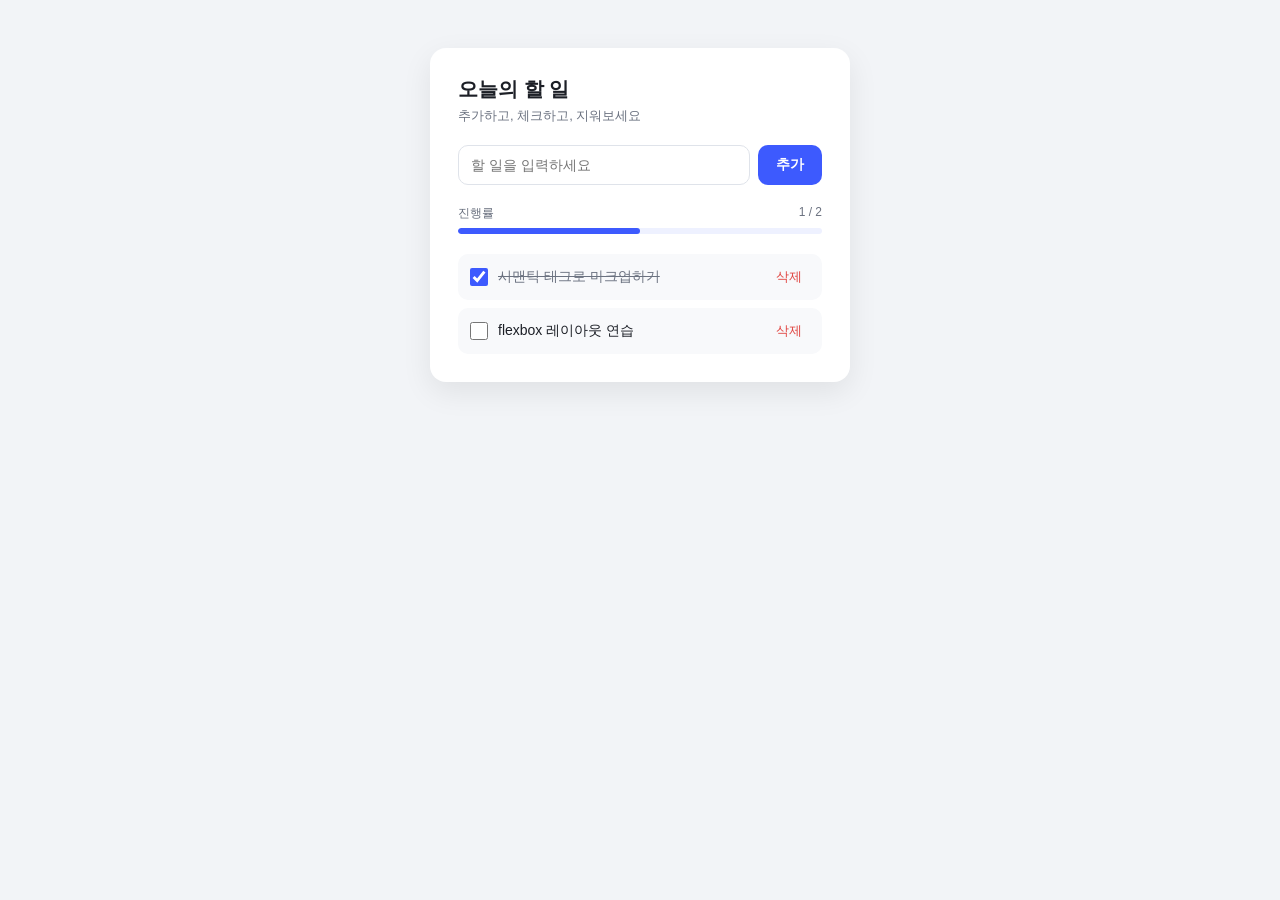
==== choikiha.html @ 45d29a92 "할일 목록 처음 올림" ====
<!DOCTYPE html>
<html lang="ko">
<head>
<meta charset="UTF-8">
<meta name="viewport" content="width=device-width, initial-scale=1.0">
<title>실습 3 - 할 일 목록</title>
<style>
  :root {
    --color-bg: #f2f4f7;
    --color-primary: #3d5afe;
    --color-primary-dark: #2c40c7;
    --color-text: #1c1f26;
    --color-muted: #6b7280;
    --color-card-bg: #ffffff;
    --color-danger: #e0433f;
    --color-danger-bg: #fdf2f2;
    --radius: 16px;
    --shadow: 0 10px 30px rgba(0, 0, 0, 0.08);
  }
  * { box-sizing: border-box; margin: 0; padding: 0; }
  body {
    font-family: "Pretendard", "Apple SD Gothic Neo", "Malgun Gothic", sans-serif;
    background: var(--color-bg);
    color: var(--color-text);
    min-height: 100vh;
    display: flex;
    justify-content: center;
    align-items: flex-start;
    padding: 48px 24px;
  }
  .card {
    background: var(--color-card-bg);
    width: 100%;
    max-width: 420px;
    border-radius: var(--radius);
    box-shadow: var(--shadow);
    padding: 28px;
  }
  .card__title {
    font-size: 20px;
    font-weight: 700;
    margin-bottom: 4px;
  }
  .card__subtitle {
    font-size: 13px;
    color: var(--color-muted);
    margin-bottom: 20px;
  }
  .input-row {
    display: flex;
    gap: 8px;
    margin-bottom: 20px;
  }
  .input-row input {
    flex: 1;
    padding: 11px 12px;
    border: 1.5px solid #dfe3ea;
    border-radius: 10px;
    font-size: 14px;
    outline: none;
  }
  .input-row input:focus {
    border-color: var(--color-primary);
  }
  .add-btn {
    padding: 0 18px;
    border: none;
    border-radius: 10px;
    background: var(--color-primary);
    color: #fff;
    font-size: 14px;
    font-weight: 600;
    cursor: pointer;
  }
  .add-btn:hover {
    background: var(--color-primary-dark);
  }
  .progress-label {
    display: flex;
    justify-content: space-between;
    font-size: 12px;
    color: var(--color-muted);
    margin-bottom: 6px;
  }
  .progress-track {
    height: 6px;
    background: #eef1ff;
    border-radius: 999px;
    overflow: hidden;
    margin-bottom: 20px;
  }
  .progress-bar {
    height: 100%;
    width: 0%;
    background: var(--color-primary);
    border-radius: 999px;
    transition: width 0.3s ease;
  }
  .todo-list {
    list-style: none;
    display: flex;
    flex-direction: column;
    gap: 8px;
  }
  .todo-item {
    display: flex;
    align-items: center;
    gap: 10px;
    padding: 10px 12px;
    border-radius: 10px;
    background: #f8f9fb;
  }
  .todo-item input[type="checkbox"] {
    width: 18px;
    height: 18px;
    accent-color: var(--color-primary);
    cursor: pointer;
    flex-shrink: 0;
  }
  .todo-item span {
    flex: 1;
    font-size: 14px;
    word-break: break-all;
  }
  .todo-item.completed span {
    text-decoration: line-through;
    color: var(--color-muted);
  }
  .delete-btn {
    border: none;
    background: transparent;
    color: var(--color-danger);
    font-size: 13px;
    cursor: pointer;
    padding: 4px 8px;
    border-radius: 6px;
    flex-shrink: 0;
  }
  .delete-btn:hover {
    background: var(--color-danger-bg);
  }
  .empty-message {
    text-align: center;
    color: var(--color-muted);
    font-size: 13px;
    padding: 24px 0;
  }
</style>
</head>
<body>
  <main class="card">
    <h1 class="card__title">오늘의 할 일</h1>
    <p class="card__subtitle">추가하고, 체크하고, 지워보세요</p>
    <form class="input-row" id="todoForm">
      <input type="text" id="todoInput" placeholder="할 일을 입력하세요" autocomplete="off">
      <button type="submit" class="add-btn">추가</button>
    </form>
    <div class="progress-label">
      <span>진행률</span>
      <span id="progressText">0 / 0</span>
    </div>
    <div class="progress-track">
      <div class="progress-bar" id="progressBar"></div>
    </div>
    <ul class="todo-list" id="todoList"></ul>
  </main>
<script>
  let todos = [
    { id: 1, text: '시맨틱 태그로 마크업하기', completed: true },
    { id: 2, text: 'flexbox 레이아웃 연습', completed: false }
  ];
  let nextId = 3; // 새 항목에 부여할 id (매번 1씩 증가)
  const form = document.getElementById('todoForm');
  const input = document.getElementById('todoInput');
  const list = document.getElementById('todoList');
  const progressBar = document.getElementById('progressBar');
  const progressText = document.getElementById('progressText');
  function render() {
    list.innerHTML = '';
    if (todos.length === 0) {
      list.innerHTML = '<li class="empty-message">아직 할 일이 없어요 🙂</li>';
    }
    todos.forEach(function (todo) {
      const li = document.createElement('li');
      li.className = 'todo-item' + (todo.completed ? ' completed' : '');
      li.innerHTML = `
        <input type="checkbox" ${todo.completed ? 'checked' : ''} data-id="${todo.id}">
        <span>${todo.text}</span>
        <button type="button" class="delete-btn" data-id="${todo.id}">삭제</button>
      `;
      list.appendChild(li);
    });
    updateProgress();
  }
  function updateProgress() {
    const total = todos.length;
    const doneCount = todos.filter(function (t) { return t.completed; }).length;
    const percent = total === 0 ? 0 : Math.round((doneCount / total) * 100);
    progressBar.style.width = percent + '%';
    progressText.textContent = doneCount + ' / ' + total;
  }
  form.addEventListener('submit', function (e) {
    e.preventDefault();
    const value = input.value.trim();
    if (value === '') return;
    todos.push({ id: nextId, text: value, completed: false });
    nextId += 1;
    input.value = '';
    input.focus();
    render();
  });
  list.addEventListener('click', function (e) {
    if (e.target.matches('input[type="checkbox"]')) {
      const id = Number(e.target.dataset.id);
      todos = todos.map(function (todo) {
        if (todo.id === id) {
          return { ...todo, completed: !todo.completed };
        }
        return todo;
      });
      render();
    }
    if (e.target.matches('.delete-btn')) {
      const id = Number(e.target.dataset.id);
      todos = todos.filter(function (todo) {
        return todo.id !== id;
      });
      render();
    }
  });
  render();
</script>
</body>
</html>
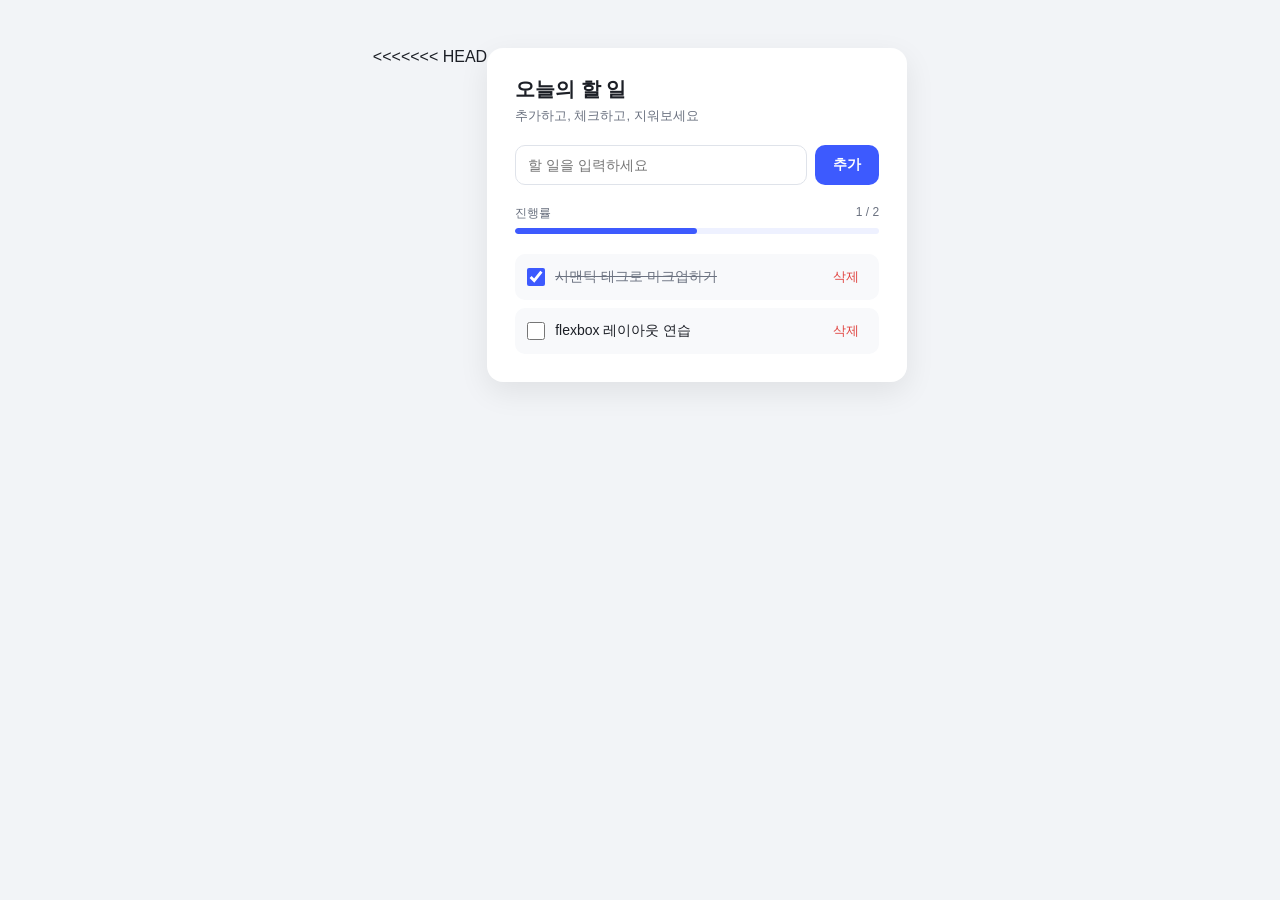
==== commit 4c0f4346: "충돌 해결" ====
--- a/choikiha.html
+++ b/choikiha.html
@@ -3,7 +3,10 @@
 <head>
 <meta charset="UTF-8">
 <meta name="viewport" content="width=device-width, initial-scale=1.0">
-<title>실습 3 - 할 일 목록</title>
+<<<<<<< HEAD
+<title>할일 목록</title>
+
+
 <style>
   :root {
     --color-bg: #f2f4f7;
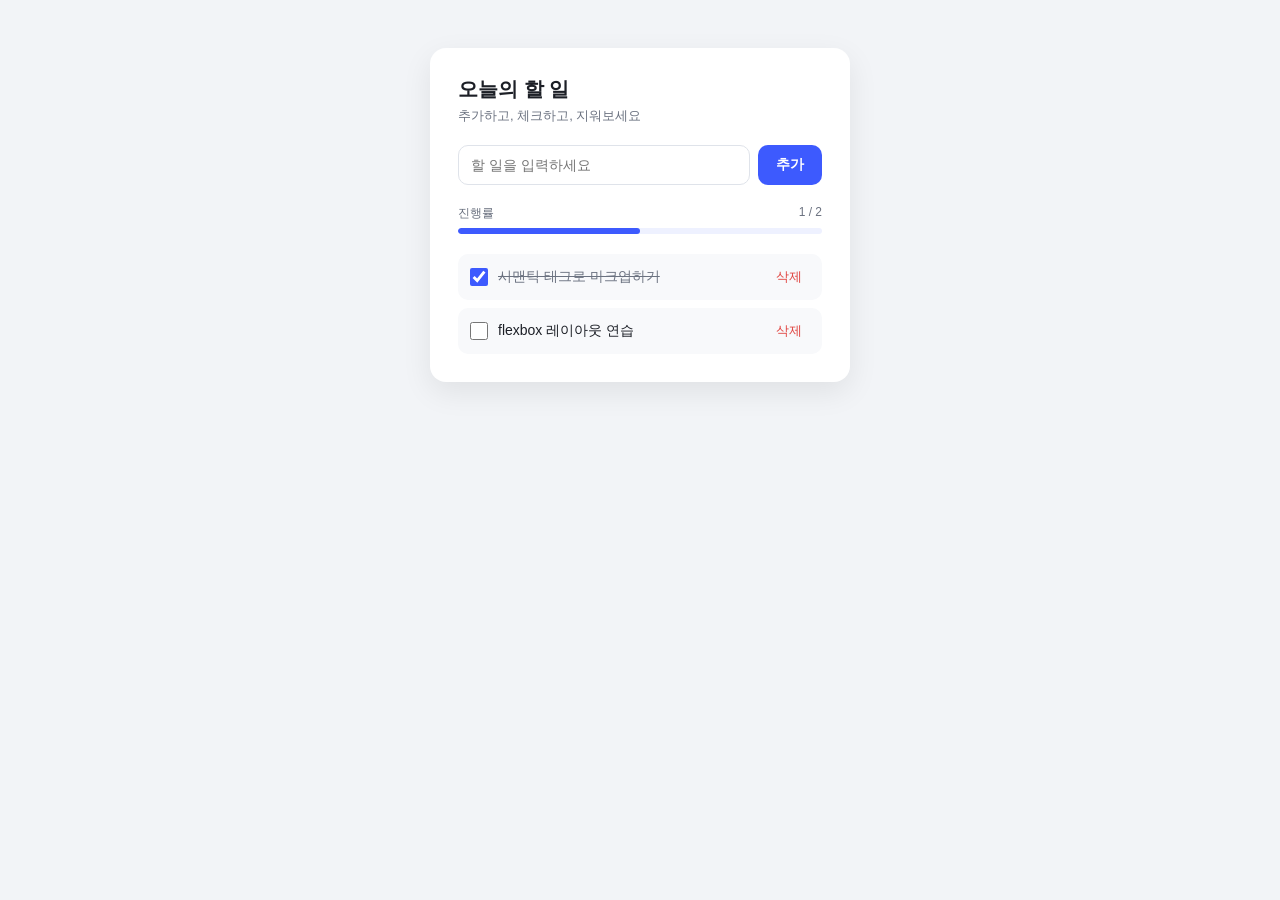
==== commit d786b5c7: "Merge branch 'main' of https://github.com/HyunilYangMit401/together" ====
--- a/choikiha.html
+++ b/choikiha.html
@@ -3,10 +3,7 @@
 <head>
 <meta charset="UTF-8">
 <meta name="viewport" content="width=device-width, initial-scale=1.0">
-<<<<<<< HEAD
-<title>할일 목록</title>
-
-
+<title>수정</title>
 <style>
   :root {
     --color-bg: #f2f4f7;
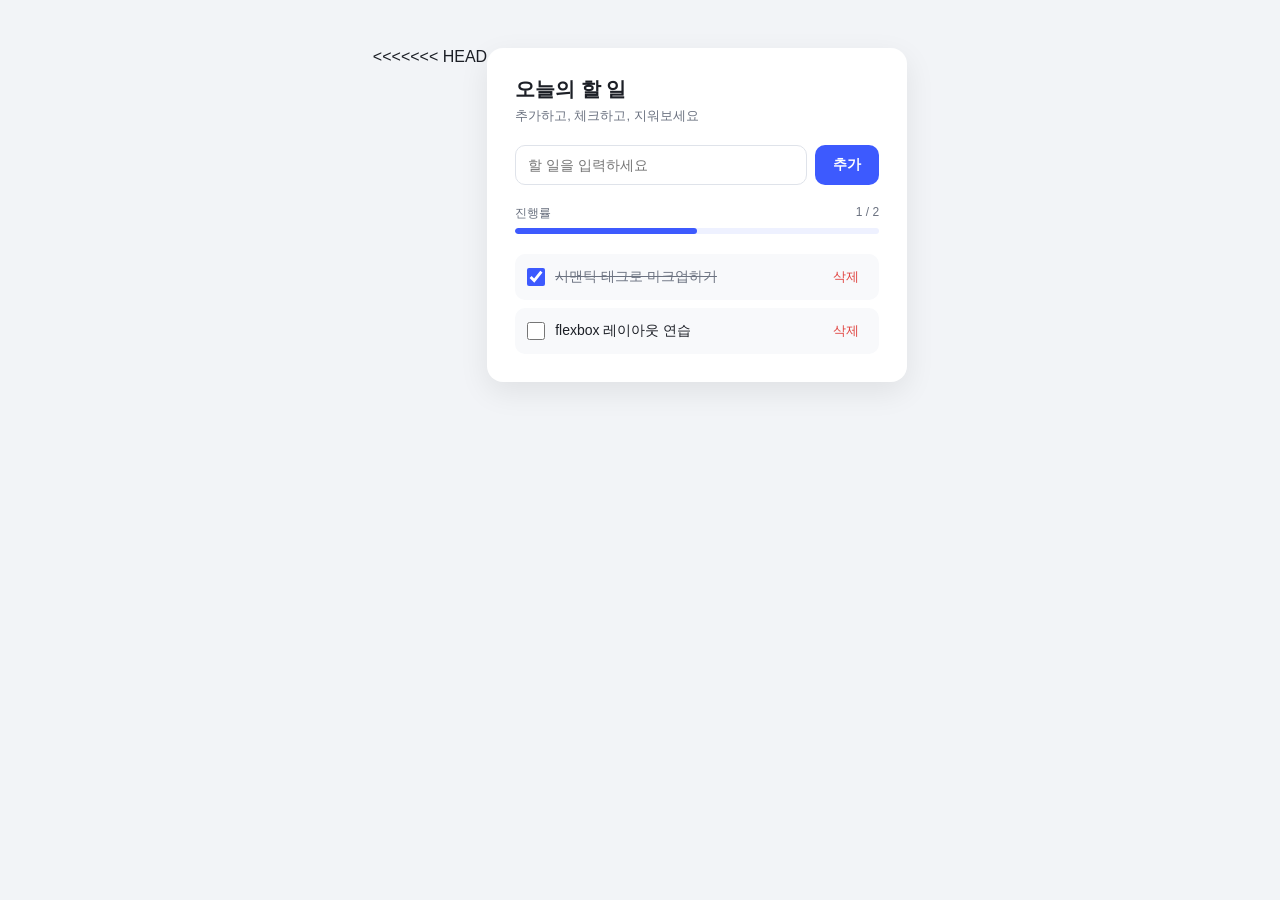
==== commit 715003fa: "다시 완료" ====
--- a/choikiha.html
+++ b/choikiha.html
@@ -3,7 +3,10 @@
 <head>
 <meta charset="UTF-8">
 <meta name="viewport" content="width=device-width, initial-scale=1.0">
-<title>수정</title>
+<<<<<<< HEAD
+<title>할일 목록</title>
+
+
 <style>
   :root {
     --color-bg: #f2f4f7;
